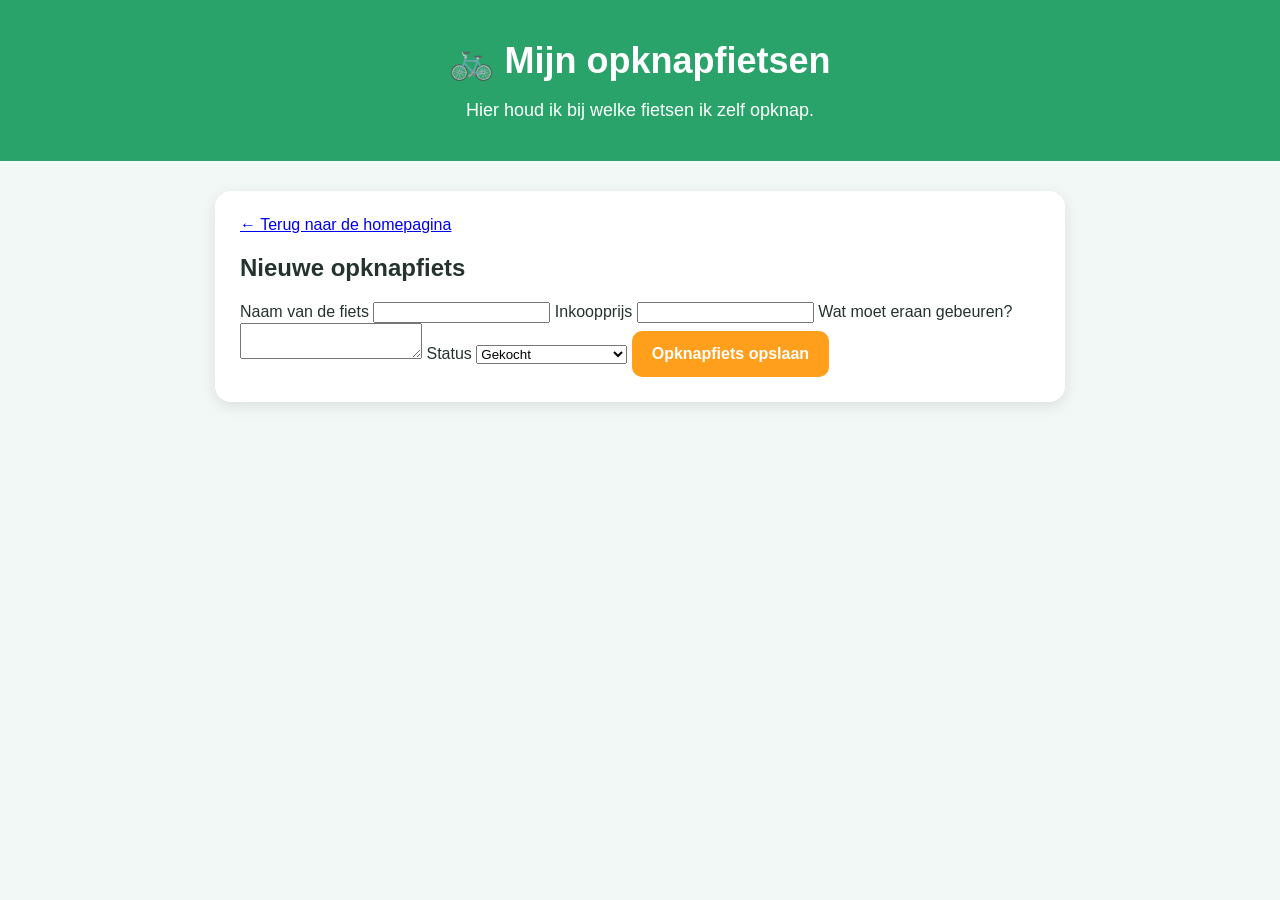
==== eigen-fietsen.html @ 1b39ad8b "Create eigen-fietsen.html" ====
<!DOCTYPE html>
<html lang="nl">
<head>
    <meta charset="UTF-8">
    <meta name="viewport" content="width=device-width, initial-scale=1.0">
    <title>Mijn opknapfietsen</title>
    <link rel="stylesheet" href="style.css">
</head>

<body>
    <header>
        <h1>🚲 Mijn opknapfietsen</h1>
        <p>Hier houd ik bij welke fietsen ik zelf opknap.</p>
    </header>

    <main>
        <a href="index.html">← Terug naar de homepagina</a>

        <h2>Nieuwe opknapfiets</h2>

        <form id="opknap-formulier">
            <label for="fietsnaam">Naam van de fiets</label>
            <input type="text" id="fietsnaam">

            <label for="inkoopprijs">Inkoopprijs</label>
            <input type="number" id="inkoopprijs">

            <label for="reparaties">Wat moet eraan gebeuren?</label>
            <textarea id="reparaties"></textarea>

            <label for="status">Status</label>
            <select id="status">
                <option>Gekocht</option>
                <option>Bezig met opknappen</option>
                <option>Klaar voor verkoop</option>
                <option>Verkocht</option>
            </select>

            <button type="submit">Opknapfiets opslaan</button>
        </form>
    </main>
</body>
</html>
---- style.css ----
body {
    margin: 0;
    font-family: Arial, sans-serif;
    background-color: #f1f8f5;
    color: #24332d;
}

header {
    background-color: #29a36a;
    color: white;
    padding: 40px 20px;
    text-align: center;
}

header h1 {
    margin: 0;
    font-size: 36px;
}

header p {
    margin-bottom: 0;
    font-size: 18px;
}

main {
    max-width: 800px;
    margin: 30px auto;
    padding: 25px;
    background-color: white;
    border-radius: 16px;
    box-shadow: 0 4px 15px rgba(0, 0, 0, 0.1);
}

button {
    background-color: #ff9f1c;
    color: white;
    border: none;
    padding: 14px 20px;
    border-radius: 10px;
    font-size: 16px;
    font-weight: bold;
    cursor: pointer;
}

button:hover {
    background-color: #e8890a;
}
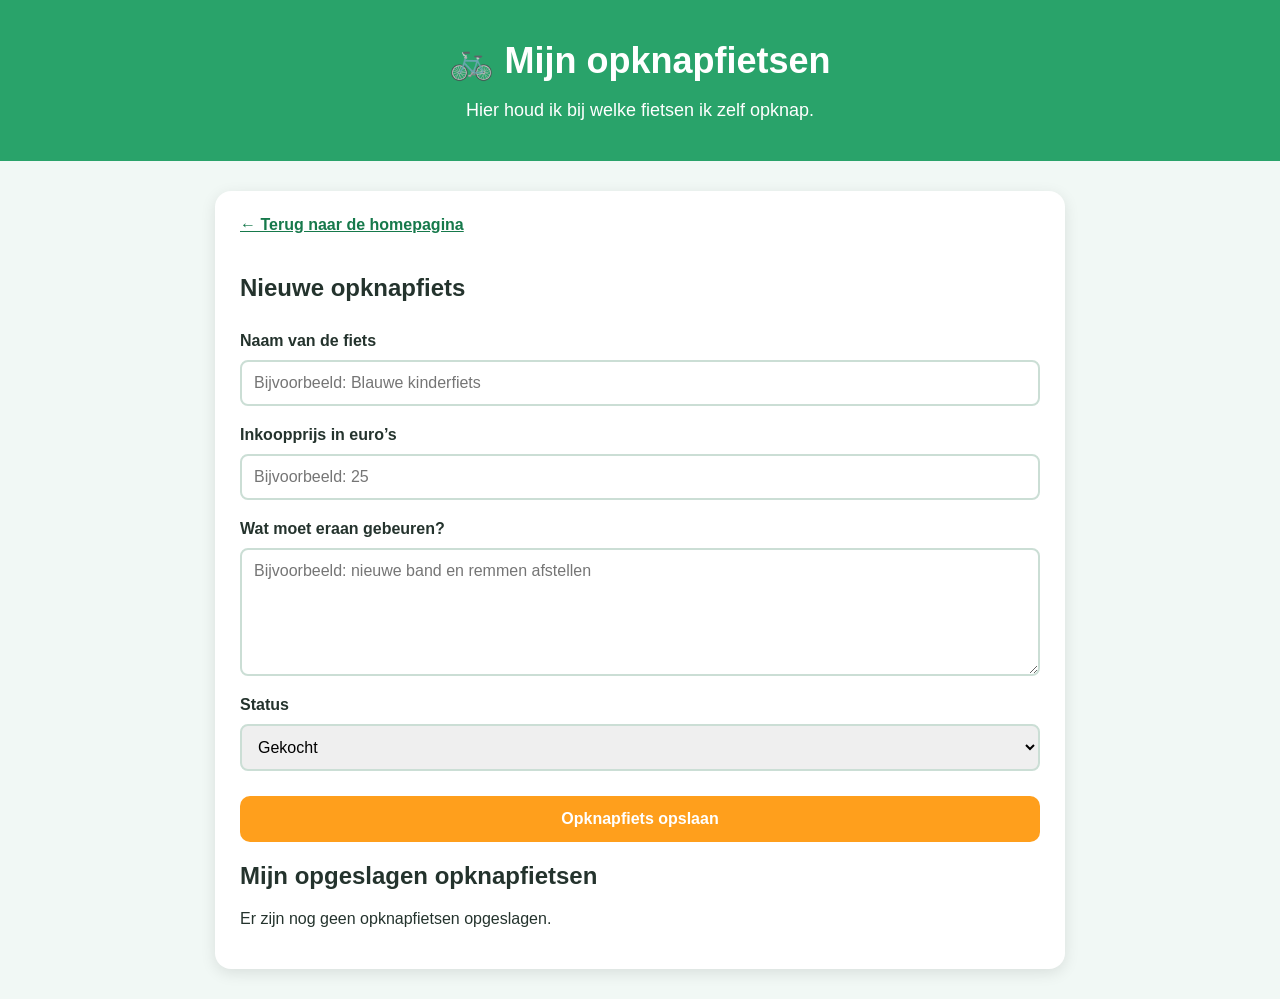
==== commit 52459a20: "Update eigen-fietsen.html" ====
--- a/eigen-fietsen.html
+++ b/eigen-fietsen.html
@@ -20,13 +20,28 @@
 
         <form id="opknap-formulier">
             <label for="fietsnaam">Naam van de fiets</label>
-            <input type="text" id="fietsnaam">
+            <input
+                type="text"
+                id="fietsnaam"
+                placeholder="Bijvoorbeeld: Blauwe kinderfiets"
+                required
+            >
 
-            <label for="inkoopprijs">Inkoopprijs</label>
-            <input type="number" id="inkoopprijs">
+            <label for="inkoopprijs">Inkoopprijs in euro’s</label>
+            <input
+                type="number"
+                id="inkoopprijs"
+                min="0"
+                step="0.01"
+                placeholder="Bijvoorbeeld: 25"
+                required
+            >
 
             <label for="reparaties">Wat moet eraan gebeuren?</label>
-            <textarea id="reparaties"></textarea>
+            <textarea
+                id="reparaties"
+                placeholder="Bijvoorbeeld: nieuwe band en remmen afstellen"
+            ></textarea>
 
             <label for="status">Status</label>
             <select id="status">
@@ -39,5 +54,7 @@
             <button type="submit">Opknapfiets opslaan</button>
         </form>
     </main>
+
+    <script src="eigen-fietsen.js"></script>
 </body>
 </html>
--- a/style.css
+++ b/style.css
@@ -45,3 +45,87 @@
 button:hover {
     background-color: #e8890a;
 }
+
+.keuzemenu {
+    display: grid;
+    grid-template-columns: repeat(2, 1fr);
+    gap: 20px;
+}
+
+.keuze-kaart {
+    padding: 25px;
+    color: #24332d;
+    text-align: center;
+    text-decoration: none;
+    background-color: #e6f7ef;
+    border: 3px solid transparent;
+    border-radius: 15px;
+    transition: 0.2s;
+}
+
+.keuze-kaart:hover {
+    border-color: #29a36a;
+    transform: translateY(-4px);
+}
+
+.icoon {
+    font-size: 50px;
+}
+
+form {
+    display: flex;
+    flex-direction: column;
+    gap: 10px;
+}
+
+label {
+    margin-top: 10px;
+    font-weight: bold;
+}
+
+input,
+textarea,
+select {
+    padding: 12px;
+    font-family: inherit;
+    font-size: 16px;
+    border: 2px solid #cbded5;
+    border-radius: 8px;
+}
+
+input:focus,
+textarea:focus,
+select:focus {
+    border-color: #29a36a;
+    outline: none;
+}
+
+textarea {
+    min-height: 100px;
+    resize: vertical;
+}
+
+form button {
+    margin-top: 15px;
+}
+
+main > a {
+    display: inline-block;
+    margin-bottom: 20px;
+    color: #16794b;
+    font-weight: bold;
+}
+
+@media (max-width: 600px) {
+    .keuzemenu {
+        grid-template-columns: 1fr;
+    }
+
+    header h1 {
+        font-size: 28px;
+    }
+
+    main {
+        margin: 15px;
+    }
+}
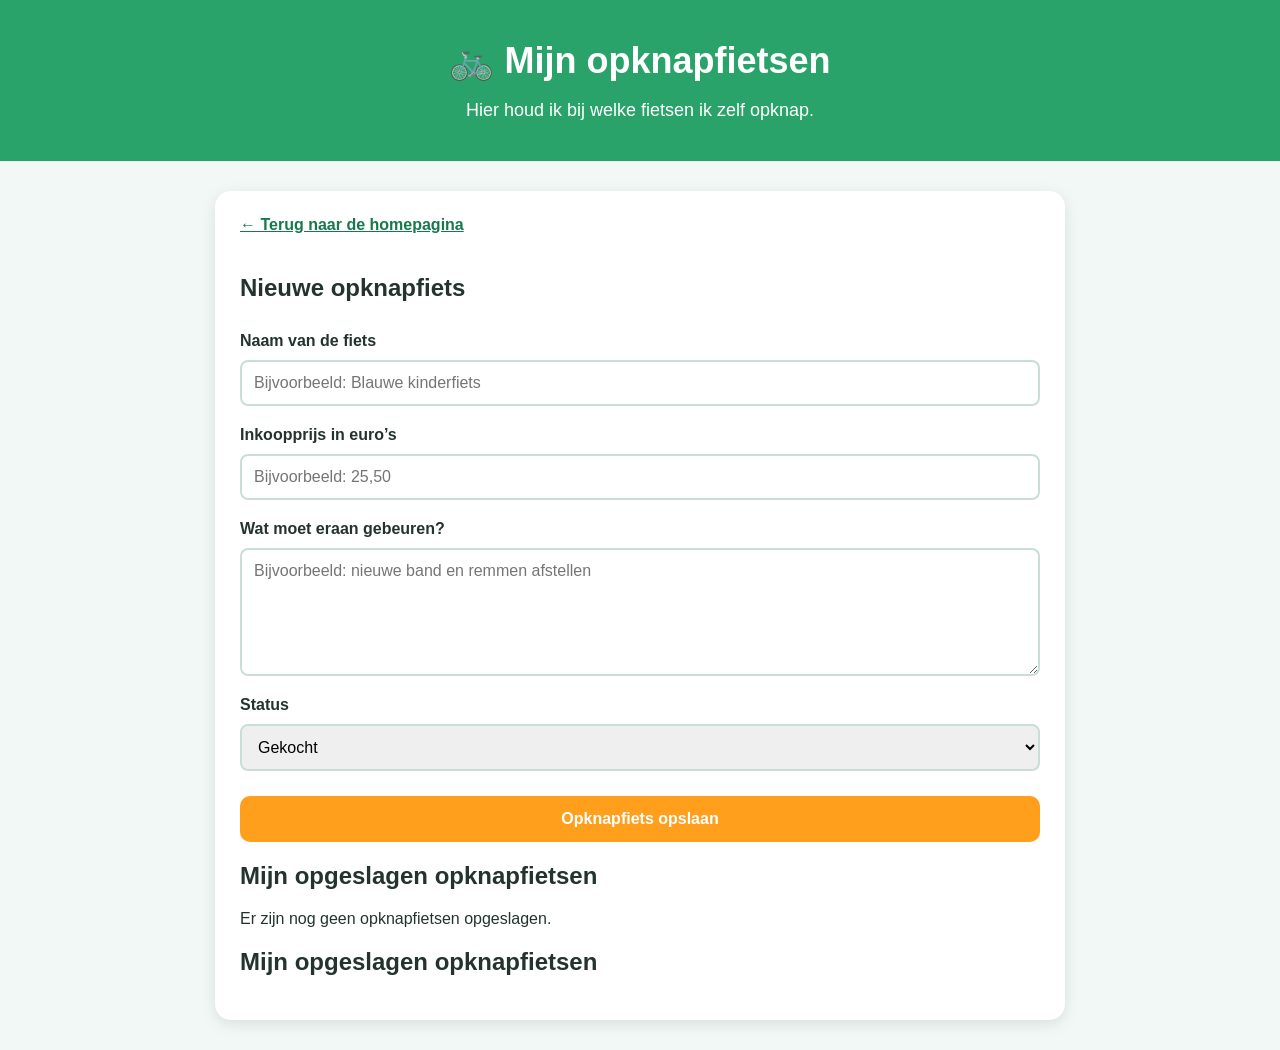
==== commit 3d2b2edb: "Update eigen-fietsen.html" ====
--- a/eigen-fietsen.html
+++ b/eigen-fietsen.html
@@ -3,7 +3,9 @@
 <head>
     <meta charset="UTF-8">
     <meta name="viewport" content="width=device-width, initial-scale=1.0">
+
     <title>Mijn opknapfietsen</title>
+
     <link rel="stylesheet" href="style.css">
 </head>
 
@@ -20,6 +22,7 @@
 
         <form id="opknap-formulier">
             <label for="fietsnaam">Naam van de fiets</label>
+
             <input
                 type="text"
                 id="fietsnaam"
@@ -28,22 +31,24 @@
             >
 
             <label for="inkoopprijs">Inkoopprijs in euro’s</label>
+
             <input
-                type="number"
+                type="text"
+                inputmode="decimal"
                 id="inkoopprijs"
-                min="0"
-                step="0.01"
-                placeholder="Bijvoorbeeld: 25"
+                placeholder="Bijvoorbeeld: 25,50"
                 required
             >
 
             <label for="reparaties">Wat moet eraan gebeuren?</label>
+
             <textarea
                 id="reparaties"
                 placeholder="Bijvoorbeeld: nieuwe band en remmen afstellen"
             ></textarea>
 
             <label for="status">Status</label>
+
             <select id="status">
                 <option>Gekocht</option>
                 <option>Bezig met opknappen</option>
@@ -53,6 +58,11 @@
 
             <button type="submit">Opknapfiets opslaan</button>
         </form>
+
+        <section>
+            <h2>Mijn opgeslagen opknapfietsen</h2>
+            <div id="fietsen-lijst"></div>
+        </section>
     </main>
 
     <script src="eigen-fietsen.js"></script>
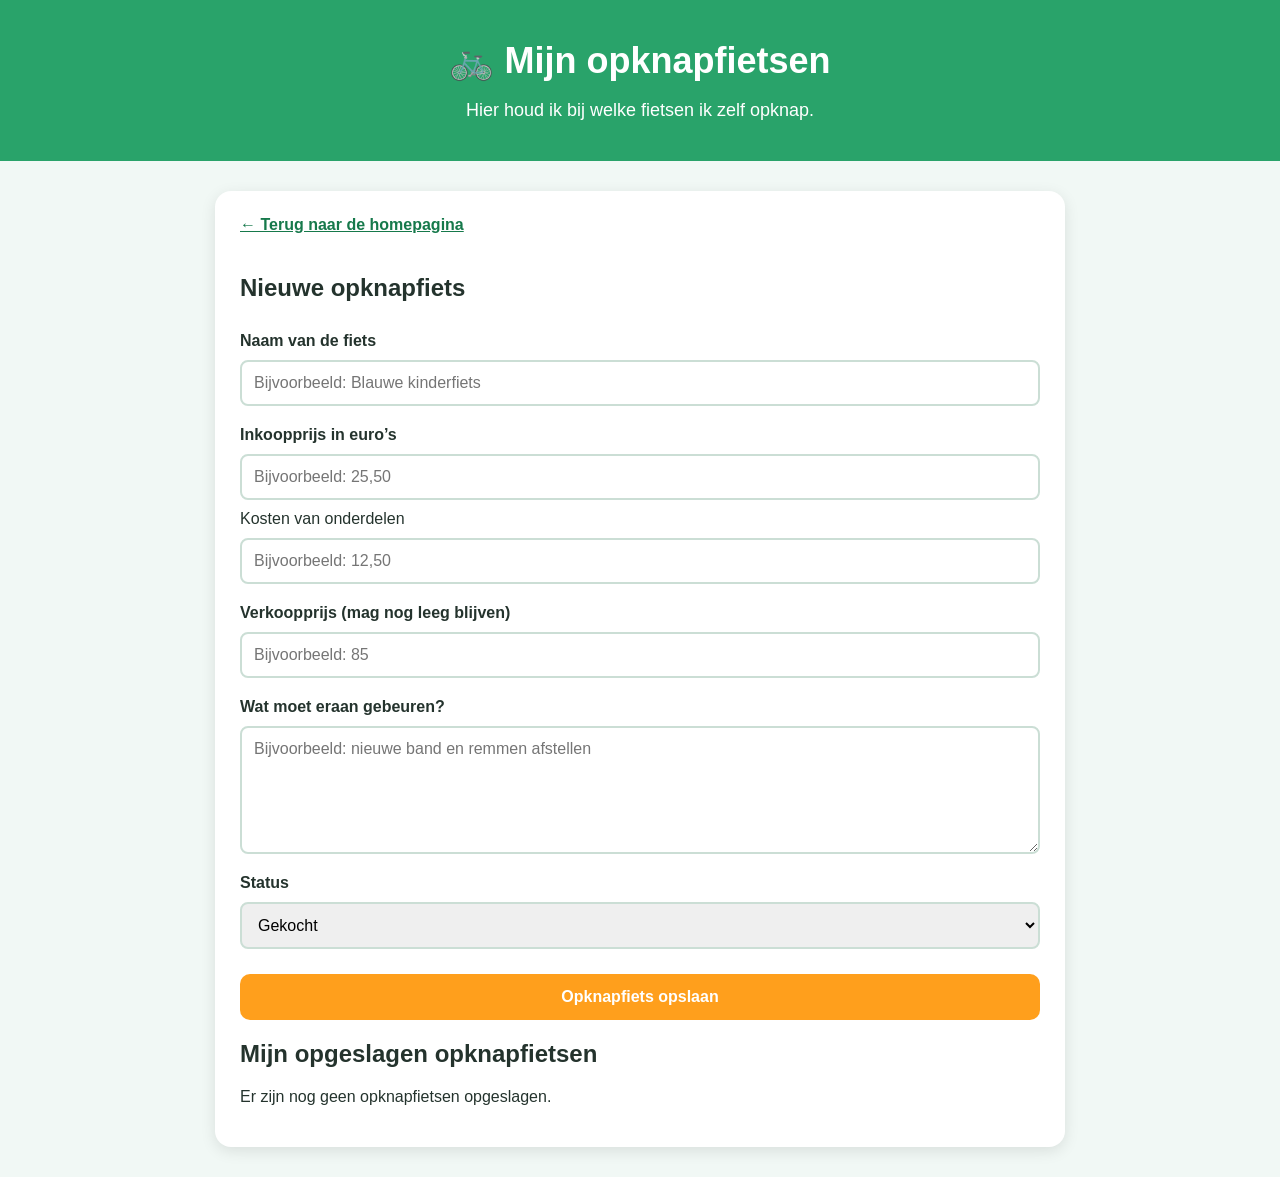
==== commit c58f7ea8: "Update eigen-fietsen.html" ====
--- a/eigen-fietsen.html
+++ b/eigen-fietsen.html
@@ -38,9 +38,28 @@
                 id="inkoopprijs"
                 placeholder="Bijvoorbeeld: 25,50"
                 required
-            >
 
-            <label for="reparaties">Wat moet eraan gebeuren?</label>
+                                               <label for="onderdelenkosten">Kosten van onderdelen</label>
+
+<input
+    type="text"
+    inputmode="decimal"
+    id="onderdelenkosten"
+    placeholder="Bijvoorbeeld: 12,50"
+    required
+>
+
+<label for="verkoopprijs">
+    Verkoopprijs (mag nog leeg blijven)
+</label>
+
+<input
+    type="text"
+    inputmode="decimal"
+    id="verkoopprijs"
+    placeholder="Bijvoorbeeld: 85"
+>
+                 <label for="reparaties">Wat moet eraan gebeuren?</label>
 
             <textarea
                 id="reparaties"
@@ -64,7 +83,6 @@
             <div id="fietsen-lijst"></div>
         </section>
     </main>
-
-    <script src="eigen-fietsen.js"></script>
+<script src="eigen-fietsen.js?v=6"></script>
 </body>
 </html>
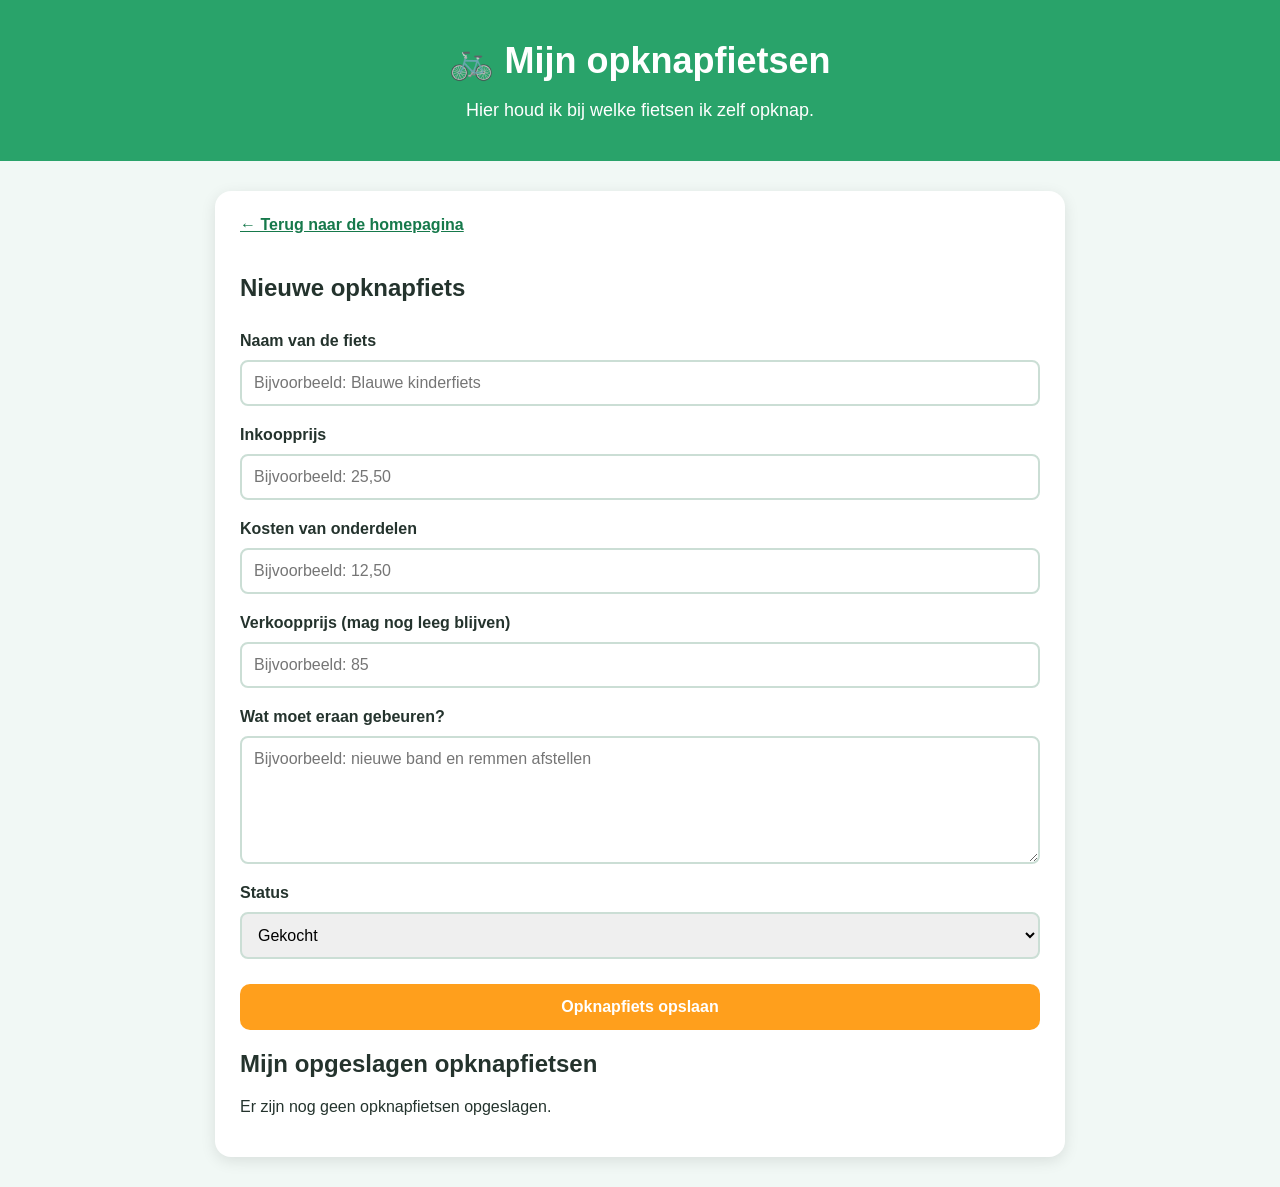
==== commit 5e9bfe2f: "Update eigen-fietsen.html" ====
--- a/eigen-fietsen.html
+++ b/eigen-fietsen.html
@@ -30,7 +30,7 @@
                 required
             >
 
-            <label for="inkoopprijs">Inkoopprijs in euro’s</label>
+            <label for="inkoopprijs">Inkoopprijs</label>
 
             <input
                 type="text"
@@ -38,28 +38,34 @@
                 id="inkoopprijs"
                 placeholder="Bijvoorbeeld: 25,50"
                 required
+            >
 
-                                               <label for="onderdelenkosten">Kosten van onderdelen</label>
+            <label for="onderdelenkosten">
+                Kosten van onderdelen
+            </label>
 
-<input
-    type="text"
-    inputmode="decimal"
-    id="onderdelenkosten"
-    placeholder="Bijvoorbeeld: 12,50"
-    required
->
+            <input
+                type="text"
+                inputmode="decimal"
+                id="onderdelenkosten"
+                placeholder="Bijvoorbeeld: 12,50"
+                required
+            >
 
-<label for="verkoopprijs">
-    Verkoopprijs (mag nog leeg blijven)
-</label>
+            <label for="verkoopprijs">
+                Verkoopprijs (mag nog leeg blijven)
+            </label>
 
-<input
-    type="text"
-    inputmode="decimal"
-    id="verkoopprijs"
-    placeholder="Bijvoorbeeld: 85"
->
-                 <label for="reparaties">Wat moet eraan gebeuren?</label>
+            <input
+                type="text"
+                inputmode="decimal"
+                id="verkoopprijs"
+                placeholder="Bijvoorbeeld: 85"
+            >
+
+            <label for="reparaties">
+                Wat moet eraan gebeuren?
+            </label>
 
             <textarea
                 id="reparaties"
@@ -75,7 +81,9 @@
                 <option>Verkocht</option>
             </select>
 
-            <button type="submit">Opknapfiets opslaan</button>
+            <button type="submit">
+                Opknapfiets opslaan
+            </button>
         </form>
 
         <section>
@@ -83,6 +91,7 @@
             <div id="fietsen-lijst"></div>
         </section>
     </main>
-<script src="eigen-fietsen.js?v=6"></script>
+
+    <script src="eigen-fietsen.js?v=6"></script>
 </body>
 </html>
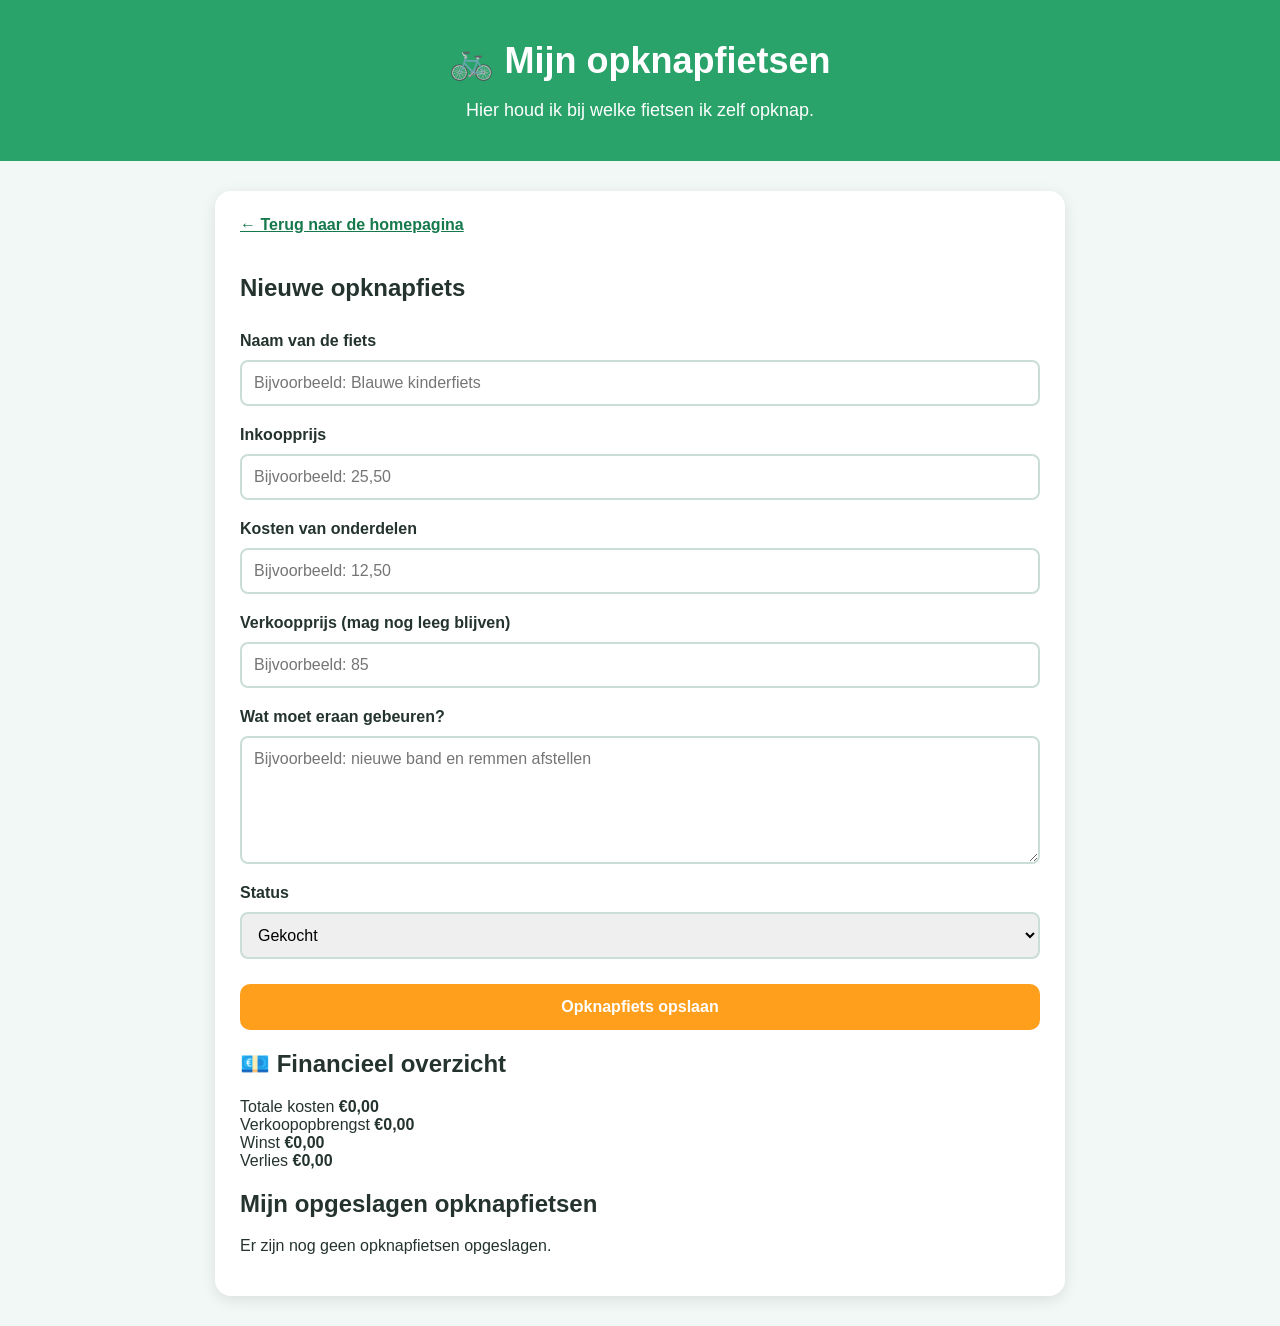
==== commit 194967cc: "Update eigen-fietsen.html" ====
--- a/eigen-fietsen.html
+++ b/eigen-fietsen.html
@@ -86,12 +86,38 @@
             </button>
         </form>
 
+        <section class="financieel-overzicht">
+            <h2>💶 Financieel overzicht</h2>
+
+            <div class="bedragen">
+                <div class="bedrag-kaart">
+                    <span>Totale kosten</span>
+                    <strong id="totale-kosten">€0,00</strong>
+                </div>
+
+                <div class="bedrag-kaart">
+                    <span>Verkoopopbrengst</span>
+                    <strong id="totale-omzet">€0,00</strong>
+                </div>
+
+                <div class="bedrag-kaart winst-kaart">
+                    <span>Winst</span>
+                    <strong id="totale-winst">€0,00</strong>
+                </div>
+
+                <div class="bedrag-kaart verlies-kaart">
+                    <span>Verlies</span>
+                    <strong id="totale-verlies">€0,00</strong>
+                </div>
+            </div>
+        </section>
+
         <section>
             <h2>Mijn opgeslagen opknapfietsen</h2>
             <div id="fietsen-lijst"></div>
         </section>
     </main>
 
-    <script src="eigen-fietsen.js?v=6"></script>
+    <script src="eigen-fietsen.js?v=7"></script>
 </body>
 </html>
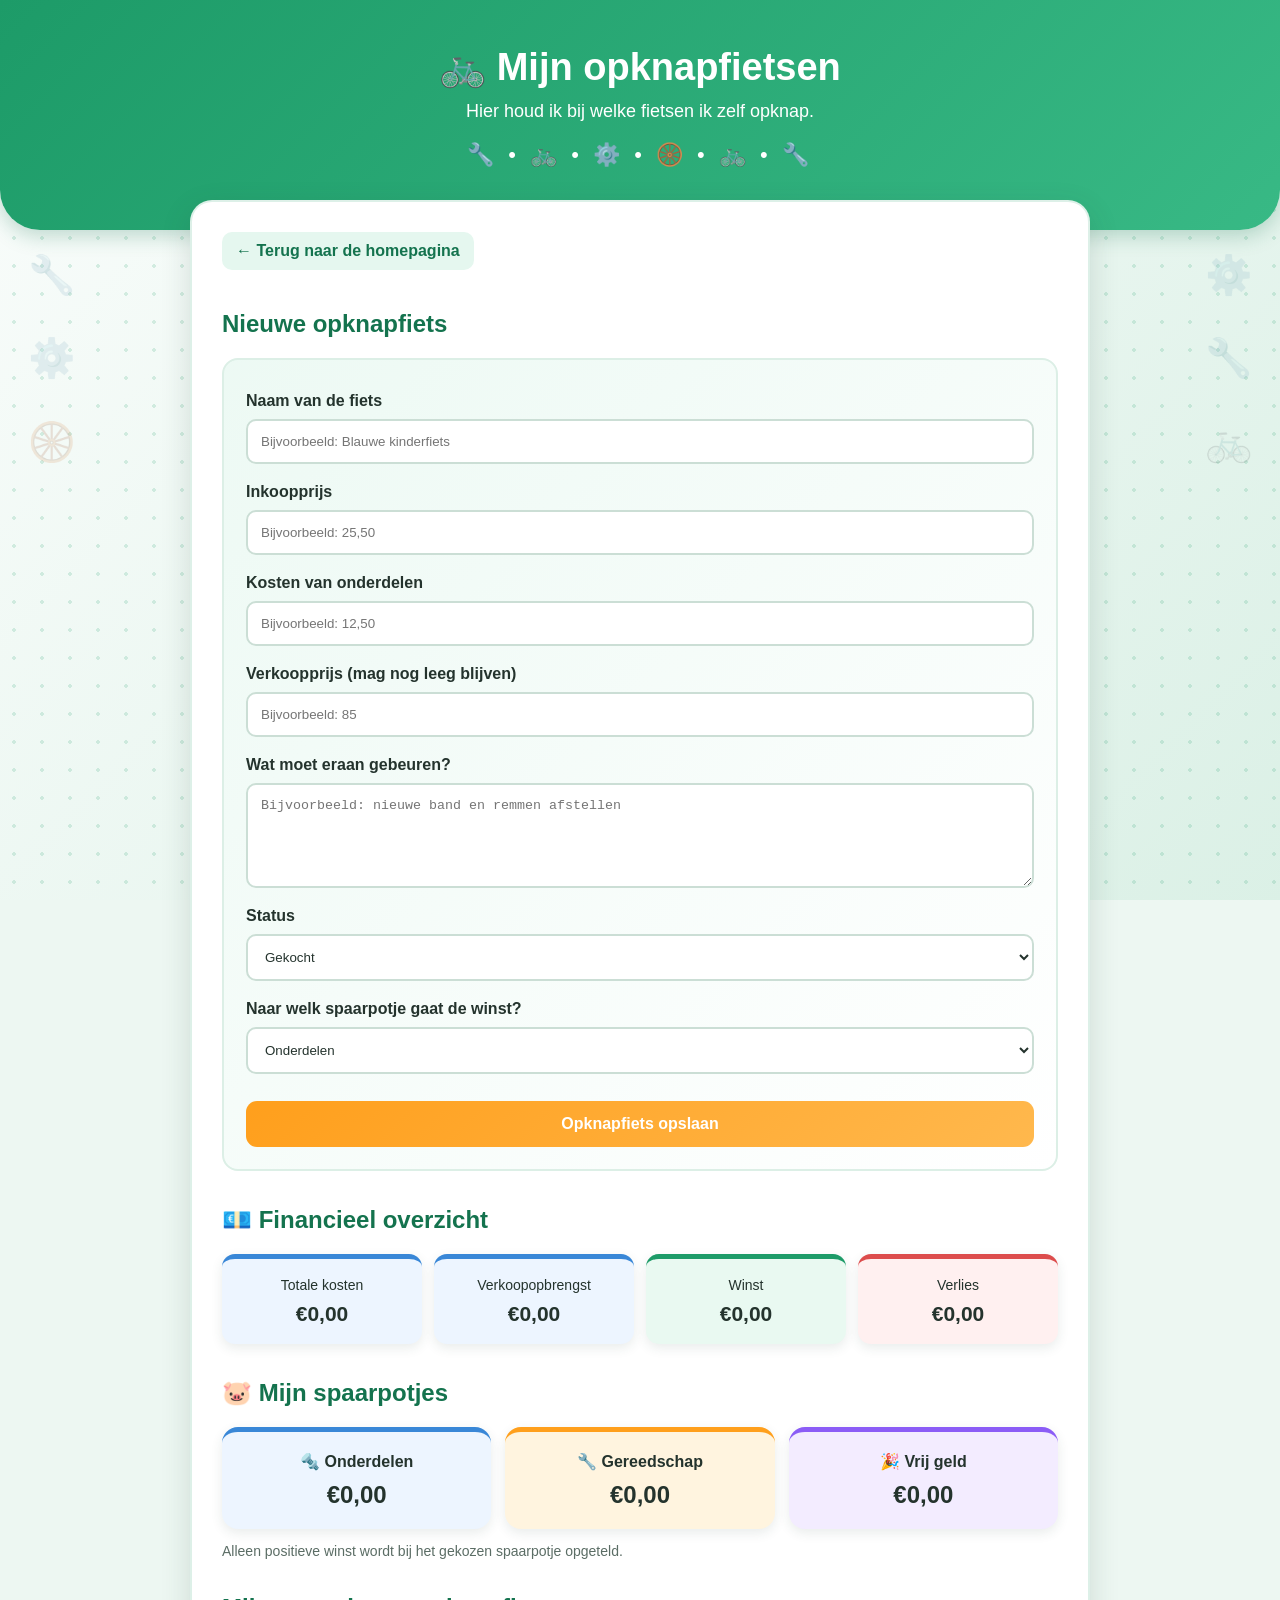
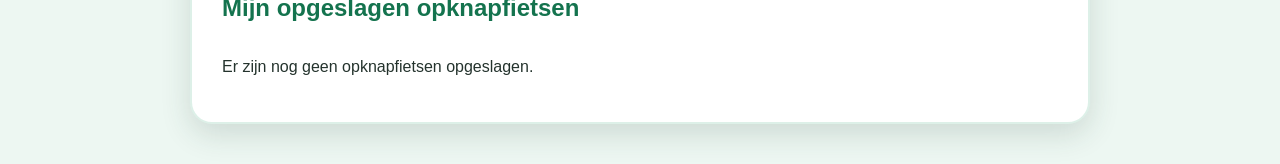
==== commit 41612d99: "Add files via upload" ====
--- a/eigen-fietsen.html
+++ b/eigen-fietsen.html
@@ -3,121 +3,66 @@
 <head>
     <meta charset="UTF-8">
     <meta name="viewport" content="width=device-width, initial-scale=1.0">
-
     <title>Mijn opknapfietsen</title>
-
     <link rel="stylesheet" href="style.css">
 </head>
-
 <body>
     <header>
         <h1>🚲 Mijn opknapfietsen</h1>
         <p>Hier houd ik bij welke fietsen ik zelf opknap.</p>
     </header>
-
     <main>
         <a href="index.html">← Terug naar de homepagina</a>
-
         <h2>Nieuwe opknapfiets</h2>
-
         <form id="opknap-formulier">
             <label for="fietsnaam">Naam van de fiets</label>
-
-            <input
-                type="text"
-                id="fietsnaam"
-                placeholder="Bijvoorbeeld: Blauwe kinderfiets"
-                required
-            >
-
+            <input type="text" id="fietsnaam" placeholder="Bijvoorbeeld: Blauwe kinderfiets" required>
             <label for="inkoopprijs">Inkoopprijs</label>
-
-            <input
-                type="text"
-                inputmode="decimal"
-                id="inkoopprijs"
-                placeholder="Bijvoorbeeld: 25,50"
-                required
-            >
-
-            <label for="onderdelenkosten">
-                Kosten van onderdelen
-            </label>
-
-            <input
-                type="text"
-                inputmode="decimal"
-                id="onderdelenkosten"
-                placeholder="Bijvoorbeeld: 12,50"
-                required
-            >
-
-            <label for="verkoopprijs">
-                Verkoopprijs (mag nog leeg blijven)
-            </label>
-
-            <input
-                type="text"
-                inputmode="decimal"
-                id="verkoopprijs"
-                placeholder="Bijvoorbeeld: 85"
-            >
-
-            <label for="reparaties">
-                Wat moet eraan gebeuren?
-            </label>
-
-            <textarea
-                id="reparaties"
-                placeholder="Bijvoorbeeld: nieuwe band en remmen afstellen"
-            ></textarea>
-
+            <input type="text" inputmode="decimal" id="inkoopprijs" placeholder="Bijvoorbeeld: 25,50" required>
+            <label for="onderdelenkosten">Kosten van onderdelen</label>
+            <input type="text" inputmode="decimal" id="onderdelenkosten" placeholder="Bijvoorbeeld: 12,50" required>
+            <label for="verkoopprijs">Verkoopprijs (mag nog leeg blijven)</label>
+            <input type="text" inputmode="decimal" id="verkoopprijs" placeholder="Bijvoorbeeld: 85">
+            <label for="reparaties">Wat moet eraan gebeuren?</label>
+            <textarea id="reparaties" placeholder="Bijvoorbeeld: nieuwe band en remmen afstellen"></textarea>
             <label for="status">Status</label>
-
             <select id="status">
                 <option>Gekocht</option>
                 <option>Bezig met opknappen</option>
                 <option>Klaar voor verkoop</option>
                 <option>Verkocht</option>
             </select>
-
-            <button type="submit">
-                Opknapfiets opslaan
-            </button>
+            <label for="spaarpotje">Naar welk spaarpotje gaat de winst?</label>
+            <select id="spaarpotje">
+                <option>Onderdelen</option>
+                <option>Gereedschap</option>
+                <option>Vrij geld</option>
+            </select>
+            <button type="submit">Opknapfiets opslaan</button>
         </form>
-
         <section class="financieel-overzicht">
             <h2>💶 Financieel overzicht</h2>
-
             <div class="bedragen">
-                <div class="bedrag-kaart">
-                    <span>Totale kosten</span>
-                    <strong id="totale-kosten">€0,00</strong>
-                </div>
-
-                <div class="bedrag-kaart">
-                    <span>Verkoopopbrengst</span>
-                    <strong id="totale-omzet">€0,00</strong>
-                </div>
-
-                <div class="bedrag-kaart winst-kaart">
-                    <span>Winst</span>
-                    <strong id="totale-winst">€0,00</strong>
-                </div>
-
-                <div class="bedrag-kaart verlies-kaart">
-                    <span>Verlies</span>
-                    <strong id="totale-verlies">€0,00</strong>
-                </div>
+                <div class="bedrag-kaart"><span>Totale kosten</span><strong id="totale-kosten">€0,00</strong></div>
+                <div class="bedrag-kaart"><span>Verkoopopbrengst</span><strong id="totale-omzet">€0,00</strong></div>
+                <div class="bedrag-kaart winst-kaart"><span>Winst</span><strong id="totale-winst">€0,00</strong></div>
+                <div class="bedrag-kaart verlies-kaart"><span>Verlies</span><strong id="totale-verlies">€0,00</strong></div>
             </div>
         </section>
-
+        <section class="spaarpot-overzicht">
+            <h2>🐷 Mijn spaarpotjes</h2>
+            <div class="spaarpotten">
+                <div class="spaarpot-kaart onderdelen-pot"><span>🔩 Onderdelen</span><strong id="pot-onderdelen">€0,00</strong></div>
+                <div class="spaarpot-kaart gereedschap-pot"><span>🔧 Gereedschap</span><strong id="pot-gereedschap">€0,00</strong></div>
+                <div class="spaarpot-kaart vrij-pot"><span>🎉 Vrij geld</span><strong id="pot-vrij-geld">€0,00</strong></div>
+            </div>
+            <p class="uitleg">Alleen positieve winst wordt bij het gekozen spaarpotje opgeteld.</p>
+        </section>
         <section>
             <h2>Mijn opgeslagen opknapfietsen</h2>
             <div id="fietsen-lijst"></div>
         </section>
     </main>
-
-    <script src="eigen-fietsen.js?v=7"></script>
+    <script src="eigen-fietsen.js"></script>
 </body>
 </html>
--- a/style.css
+++ b/style.css
@@ -1,131 +1,54 @@
-body {
-    margin: 0;
-    font-family: Arial, sans-serif;
-    background-color: #f1f8f5;
-    color: #24332d;
-}
-
-header {
-    background-color: #29a36a;
-    color: white;
-    padding: 40px 20px;
-    text-align: center;
-}
-
-header h1 {
-    margin: 0;
-    font-size: 36px;
-}
-
-header p {
-    margin-bottom: 0;
-    font-size: 18px;
-}
-
-main {
-    max-width: 800px;
-    margin: 30px auto;
-    padding: 25px;
-    background-color: white;
-    border-radius: 16px;
-    box-shadow: 0 4px 15px rgba(0, 0, 0, 0.1);
-}
-
-button {
-    background-color: #ff9f1c;
-    color: white;
-    border: none;
-    padding: 14px 20px;
-    border-radius: 10px;
-    font-size: 16px;
-    font-weight: bold;
-    cursor: pointer;
-}
-
-button:hover {
-    background-color: #e8890a;
-}
-
-.keuzemenu {
-    display: grid;
-    grid-template-columns: repeat(2, 1fr);
-    gap: 20px;
-}
-
-.keuze-kaart {
-    padding: 25px;
-    color: #24332d;
-    text-align: center;
-    text-decoration: none;
-    background-color: #e6f7ef;
-    border: 3px solid transparent;
-    border-radius: 15px;
-    transition: 0.2s;
-}
-
-.keuze-kaart:hover {
-    border-color: #29a36a;
-    transform: translateY(-4px);
-}
-
-.icoon {
-    font-size: 50px;
-}
-
-form {
-    display: flex;
-    flex-direction: column;
-    gap: 10px;
-}
-
-label {
-    margin-top: 10px;
-    font-weight: bold;
-}
-
-input,
-textarea,
-select {
-    padding: 12px;
-    font-family: inherit;
-    font-size: 16px;
-    border: 2px solid #cbded5;
-    border-radius: 8px;
-}
-
-input:focus,
-textarea:focus,
-select:focus {
-    border-color: #29a36a;
-    outline: none;
-}
-
-textarea {
-    min-height: 100px;
-    resize: vertical;
-}
-
-form button {
-    margin-top: 15px;
-}
-
-main > a {
-    display: inline-block;
-    margin-bottom: 20px;
-    color: #16794b;
-    font-weight: bold;
-}
-
-@media (max-width: 600px) {
-    .keuzemenu {
-        grid-template-columns: 1fr;
-    }
-
-    header h1 {
-        font-size: 28px;
-    }
-
-    main {
-        margin: 15px;
-    }
-}
+:root { --groen:#1d9b68; --donkergroen:#14734e; --lichtgroen:#e5f7ef; --oranje:#ff9f1c; --donkeroranje:#e78600; --rood:#dc4c4c; --blauw:#3987d7; --tekst:#24332d; --wit:#fff; }
+* { box-sizing: border-box; }
+body { position:relative; margin:0; min-height:100vh; color:var(--tekst); font-family:Arial,sans-serif; background-color:#edf7f2; background-image:radial-gradient(circle,rgba(29,155,104,.16) 2px,transparent 2px),linear-gradient(135deg,rgba(255,255,255,.75),rgba(213,238,226,.75)); background-size:28px 28px,100% 100%; background-attachment:fixed; }
+body::before,body::after { position:fixed; top:150px; z-index:0; color:var(--donkergroen); font-size:38px; line-height:2.2; white-space:pre; opacity:.18; pointer-events:none; }
+body::before { left:28px; content:"🚲\A🔧\A⚙️\A🛞"; }
+body::after { right:28px; content:"🛞\A⚙️\A🔧\A🚲"; }
+header { position:relative; z-index:1; padding:45px 20px 62px; color:var(--wit); text-align:center; background:linear-gradient(135deg,var(--groen),#38b985); border-radius:0 0 40px 40px; box-shadow:0 6px 20px rgba(20,115,78,.25); }
+header h1 { margin:0; font-size:38px; }
+header p { margin:12px 0 0; font-size:18px; }
+header::after { display:block; margin-top:20px; content:"🔧  •  🚲  •  ⚙️  •  🛞  •  🚲  •  🔧"; font-size:22px; letter-spacing:4px; }
+main { position:relative; z-index:1; max-width:900px; margin:-30px auto 40px; padding:30px; background:var(--wit); border:2px solid rgba(29,155,104,.15); border-radius:22px; box-shadow:0 10px 30px rgba(35,70,55,.16); }
+h2 { margin-top:25px; color:var(--donkergroen); }
+main>a { display:inline-block; margin-bottom:15px; padding:10px 14px; color:var(--donkergroen); font-weight:bold; text-decoration:none; background:var(--lichtgroen); border-radius:10px; }
+.keuzemenu { display:grid; grid-template-columns:repeat(2,1fr); gap:22px; }
+.keuze-kaart { padding:32px 24px; color:var(--tekst); text-align:center; text-decoration:none; background:linear-gradient(145deg,#f5fffa,var(--lichtgroen)); border:3px solid transparent; border-radius:18px; box-shadow:0 5px 16px rgba(35,70,55,.1); transition:.2s; }
+.keuze-kaart:hover { border-color:var(--groen); transform:translateY(-6px); }
+.icoon { display:block; font-size:55px; }
+form { display:flex; flex-direction:column; gap:9px; padding:22px; background:linear-gradient(135deg,rgba(229,247,239,.7),rgba(255,255,255,.95)); border:2px solid #dcefe6; border-radius:16px; }
+label { margin-top:10px; font-weight:bold; }
+input,textarea,select { width:100%; padding:13px; color:var(--tekst); font:16px inherit; background:var(--wit); border:2px solid #cbded5; border-radius:10px; }
+input:focus,textarea:focus,select:focus { border-color:var(--groen); box-shadow:0 0 0 4px rgba(29,155,104,.12); outline:none; }
+textarea { min-height:105px; resize:vertical; }
+button { padding:14px 20px; color:var(--wit); font-size:16px; font-weight:bold; background:linear-gradient(135deg,var(--oranje),#ffb84d); border:0; border-radius:11px; cursor:pointer; transition:.2s; }
+button:hover { background:linear-gradient(135deg,var(--donkeroranje),var(--oranje)); transform:translateY(-2px); }
+form button { margin-top:18px; }
+section { margin-top:35px; }
+.bedragen { display:grid; grid-template-columns:repeat(4,1fr); gap:12px; }
+.bedrag-kaart { padding:18px 12px; text-align:center; background:#edf5ff; border-top:5px solid var(--blauw); border-radius:13px; box-shadow:0 4px 12px rgba(35,70,55,.1); }
+.bedrag-kaart span,.bedrag-kaart strong { display:block; }
+.bedrag-kaart span { margin-bottom:9px; font-size:14px; }
+.bedrag-kaart strong { font-size:21px; }
+.winst-kaart { background:#e9f9f1; border-color:var(--groen); }
+.verlies-kaart { background:#fff0f0; border-color:var(--rood); }
+.spaarpotten { display:grid; grid-template-columns:repeat(3,1fr); gap:14px; }
+.spaarpot-kaart { padding:20px 14px; text-align:center; border-radius:16px; box-shadow:0 4px 12px rgba(35,70,55,.1); }
+.spaarpot-kaart span,.spaarpot-kaart strong { display:block; }
+.spaarpot-kaart span { margin-bottom:10px; font-weight:bold; }
+.spaarpot-kaart strong { font-size:24px; }
+.onderdelen-pot { background:#edf5ff; border-top:5px solid var(--blauw); }
+.gereedschap-pot { background:#fff4df; border-top:5px solid var(--oranje); }
+.vrij-pot { background:#f3ecff; border-top:5px solid #8b5cf6; }
+.uitleg { color:#5b6d65; font-size:14px; }
+#fietsen-lijst,#reparatie-lijst { display:grid; gap:16px; }
+.fiets-kaart { padding:20px; background:linear-gradient(145deg,#fff,#f3faf7); border-left:7px solid var(--groen); border-radius:14px; box-shadow:0 5px 15px rgba(35,70,55,.12); }
+.fiets-kaart::before { display:block; margin-bottom:8px; content:"🚲 FIETSKAART"; color:var(--groen); font-size:12px; font-weight:bold; letter-spacing:1px; }
+.fiets-kaart h3 { margin-top:0; color:var(--donkergroen); font-size:22px; }
+.fiets-kaart p { margin:8px 0; }
+.positieve-winst { color:var(--groen); font-size:18px; font-weight:bold; }
+.negatieve-winst { color:var(--rood); font-size:18px; font-weight:bold; }
+.verwijder-knop { margin-top:12px; padding:10px 14px; background:var(--rood); }
+.verwijder-knop:hover { background:#b93737; }
+@media(max-width:1100px){body::before,body::after{display:none}}
+@media(max-width:750px){.bedragen{grid-template-columns:repeat(2,1fr)}.spaarpotten{grid-template-columns:1fr}}
+@media(max-width:600px){header{padding:35px 15px 55px}header h1{font-size:28px}header::after{font-size:16px;letter-spacing:1px}main{margin:-25px 12px 25px;padding:20px}.keuzemenu,.bedragen{grid-template-columns:1fr}form{padding:16px}}
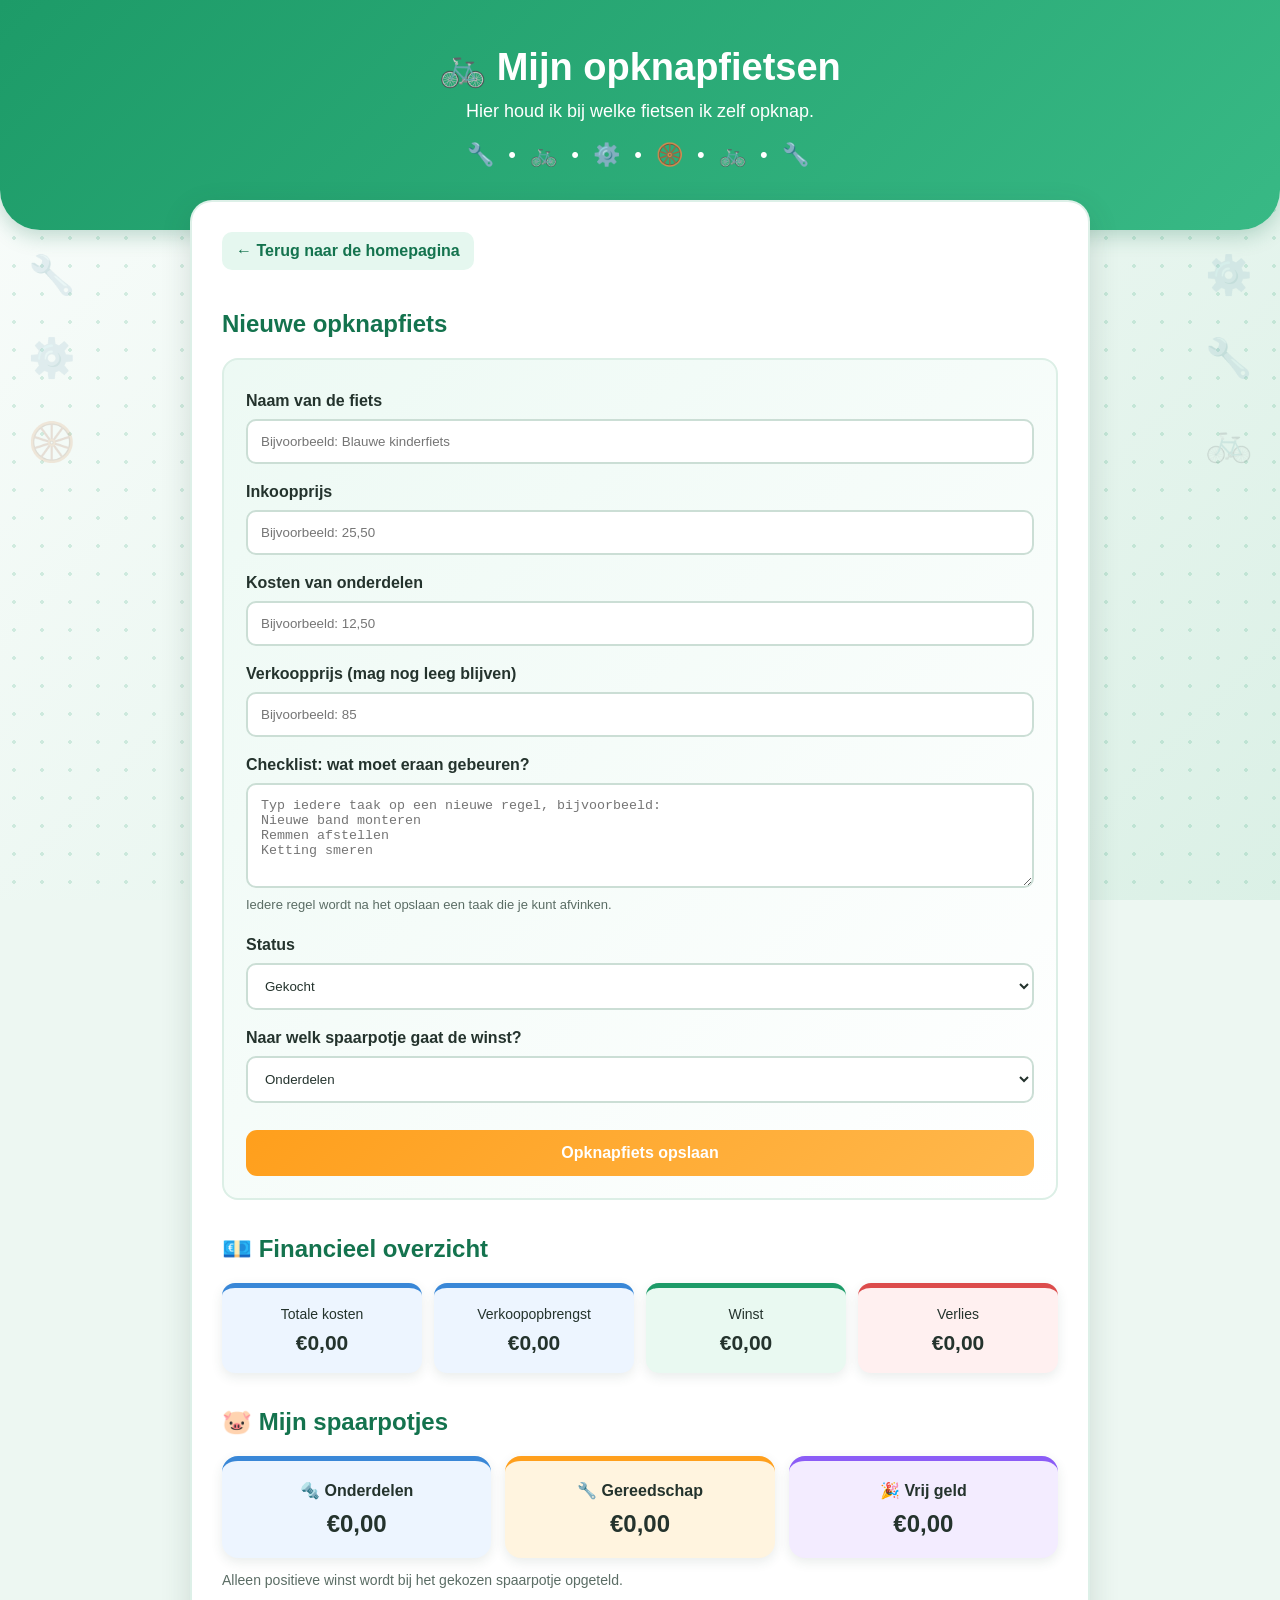
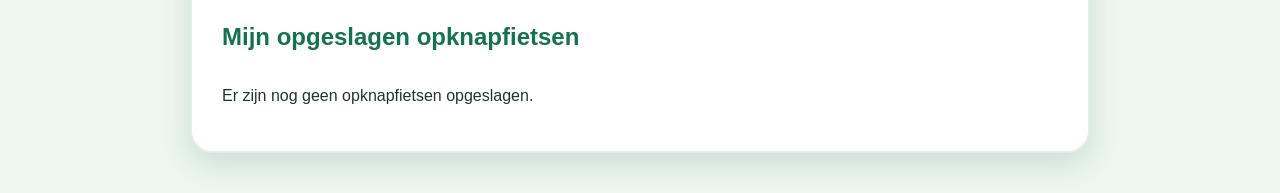
==== commit 0071aa37: "Add files via upload" ====
--- a/eigen-fietsen.html
+++ b/eigen-fietsen.html
@@ -23,8 +23,9 @@
             <input type="text" inputmode="decimal" id="onderdelenkosten" placeholder="Bijvoorbeeld: 12,50" required>
             <label for="verkoopprijs">Verkoopprijs (mag nog leeg blijven)</label>
             <input type="text" inputmode="decimal" id="verkoopprijs" placeholder="Bijvoorbeeld: 85">
-            <label for="reparaties">Wat moet eraan gebeuren?</label>
-            <textarea id="reparaties" placeholder="Bijvoorbeeld: nieuwe band en remmen afstellen"></textarea>
+            <label for="reparaties">Checklist: wat moet eraan gebeuren?</label>
+            <textarea id="reparaties" placeholder="Typ iedere taak op een nieuwe regel, bijvoorbeeld:&#10;Nieuwe band monteren&#10;Remmen afstellen&#10;Ketting smeren"></textarea>
+            <p class="veld-uitleg">Iedere regel wordt na het opslaan een taak die je kunt afvinken.</p>
             <label for="status">Status</label>
             <select id="status">
                 <option>Gekocht</option>
--- a/style.css
+++ b/style.css
@@ -40,6 +40,14 @@
 .gereedschap-pot { background:#fff4df; border-top:5px solid var(--oranje); }
 .vrij-pot { background:#f3ecff; border-top:5px solid #8b5cf6; }
 .uitleg { color:#5b6d65; font-size:14px; }
+.veld-uitleg { margin:0 0 5px; color:#5b6d65; font-size:13px; }
+.checklist { margin:14px 0; padding:14px; background:#f6fbf8; border:1px solid #dcefe6; border-radius:12px; }
+.checklist h4 { margin:0 0 10px; color:var(--donkergroen); }
+.checklist-item { display:flex; align-items:center; gap:10px; margin:7px 0; padding:8px 10px; background:#fff; border-radius:8px; cursor:pointer; }
+.checklist-item input { width:auto; margin:0; accent-color:var(--groen); transform:scale(1.2); }
+.checklist-item span { flex:1; }
+.checklist-item.klaar span { color:#718078; text-decoration:line-through; }
+.checklist-voortgang { margin:10px 0 0; color:var(--donkergroen); font-size:14px; font-weight:bold; }
 #fietsen-lijst,#reparatie-lijst { display:grid; gap:16px; }
 .fiets-kaart { padding:20px; background:linear-gradient(145deg,#fff,#f3faf7); border-left:7px solid var(--groen); border-radius:14px; box-shadow:0 5px 15px rgba(35,70,55,.12); }
 .fiets-kaart::before { display:block; margin-bottom:8px; content:"🚲 FIETSKAART"; color:var(--groen); font-size:12px; font-weight:bold; letter-spacing:1px; }
